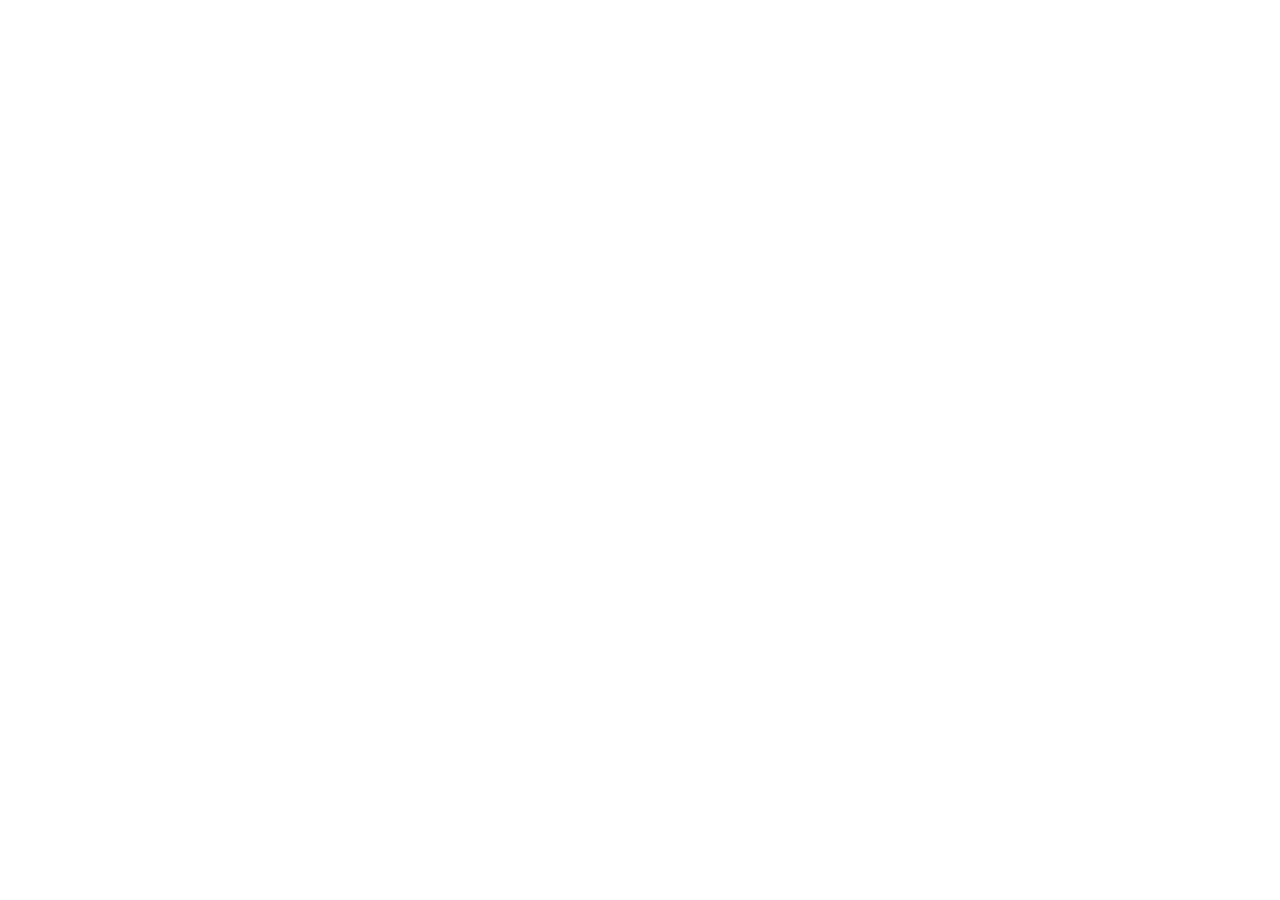
==== index.html @ d65cff93 "Update index.html" ====
<!doctype html>
<html lang="en">
  <head>
    
    <meta charset="UTF-8" />
    <meta name="viewport" content="width=device-width, initial-scale=1.0, maximum-scale=1.0, user-scalable=no" />
    <title>Workout Tracker</title>
    
    <meta name="description" content="Track workouts effortlessly with a user-friendly app that allows logging of weights and cardio, monitoring progress over time with clear graphs.">
    <meta name="robots" content="noindex, nofollow">
    <meta property="og:title" content="Figma Make App">
    <meta property="og:description" content="Track workouts effortlessly with a user-friendly app that allows logging of weights and cardio, monitoring progress over time with clear graphs.">
    <script type="module" crossorigin src="/Workout_Tracker/index-KPM_ddWU.js"></script>
    <link rel="stylesheet" crossorigin href="/Workout_Tracker/index-DAr9BMcQ.css">
  </head>
  <body>
    
    <div id="root"></div>
    
  </body>
</html>
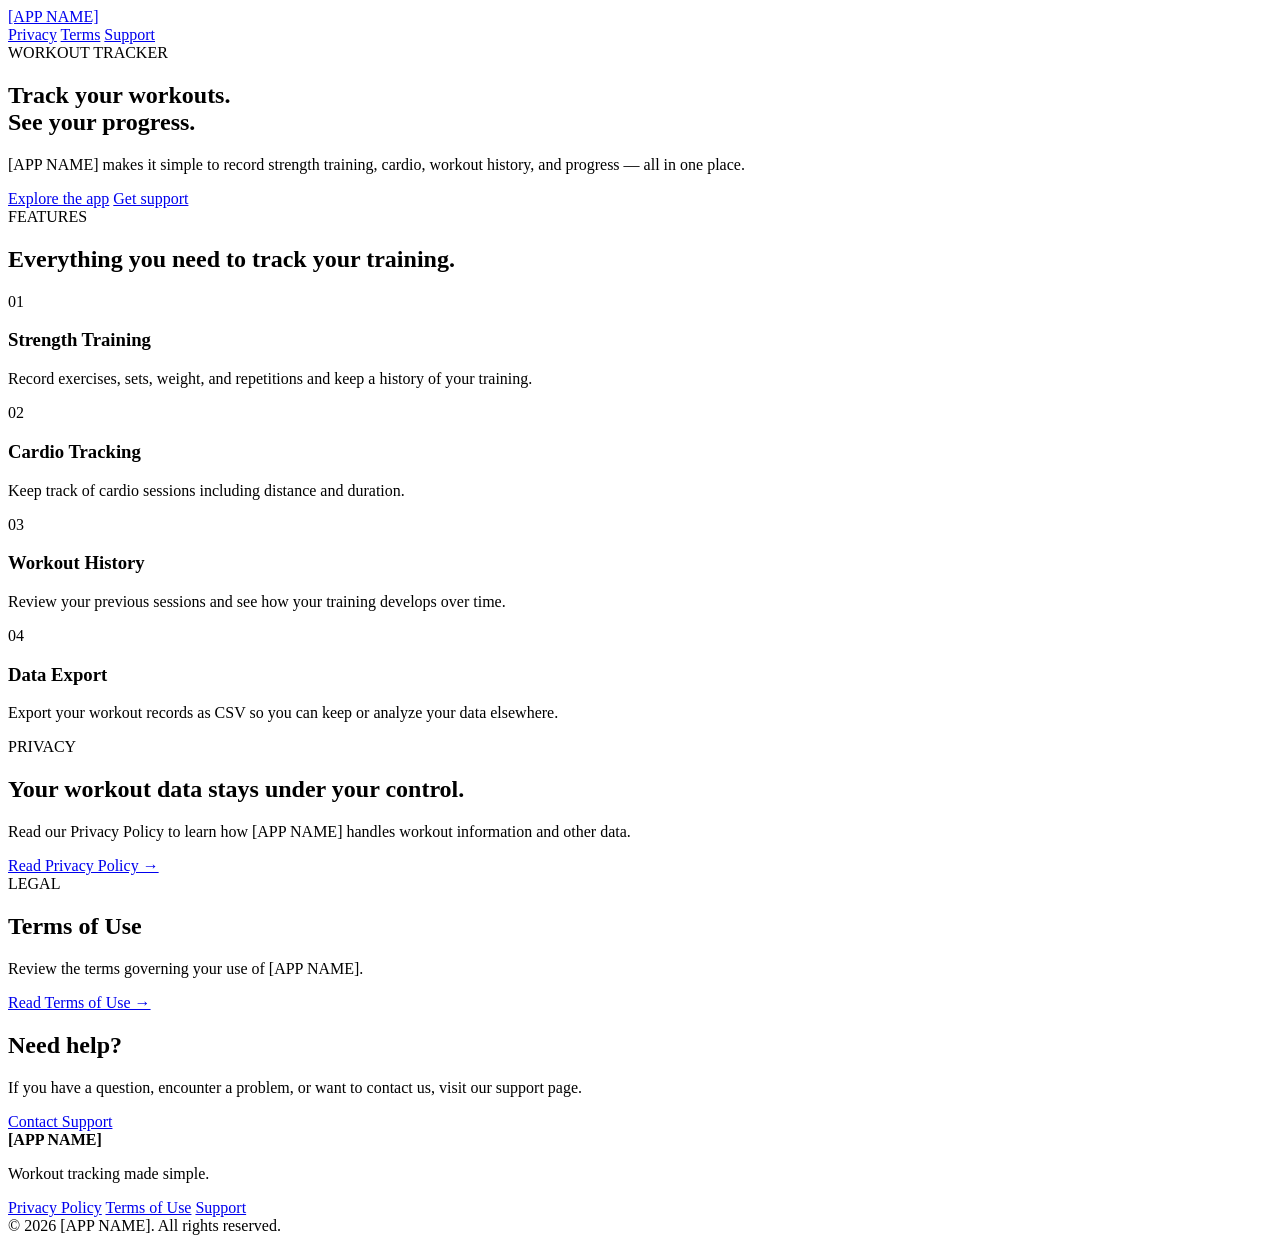
==== commit d65d1077: "Create index.html" ====
--- a/index.html
+++ b/index.html
@@ -1,21 +1,192 @@
-<!doctype html>
+<!DOCTYPE html>
 <html lang="en">
-  <head>
-    
-    <meta charset="UTF-8" />
-    <meta name="viewport" content="width=device-width, initial-scale=1.0, maximum-scale=1.0, user-scalable=no" />
-    <title>Workout Tracker</title>
-    
-    <meta name="description" content="Track workouts effortlessly with a user-friendly app that allows logging of weights and cardio, monitoring progress over time with clear graphs.">
-    <meta name="robots" content="noindex, nofollow">
-    <meta property="og:title" content="Figma Make App">
-    <meta property="og:description" content="Track workouts effortlessly with a user-friendly app that allows logging of weights and cardio, monitoring progress over time with clear graphs.">
-    <script type="module" crossorigin src="/Workout_Tracker/index-KPM_ddWU.js"></script>
-    <link rel="stylesheet" crossorigin href="/Workout_Tracker/index-DAr9BMcQ.css">
-  </head>
-  <body>
-    
-    <div id="root"></div>
-    
-  </body>
+<head>
+  <meta charset="UTF-8">
+  <meta name="viewport" content="width=device-width, initial-scale=1.0">
+  <meta name="description" content="[APP NAME] — a simple workout tracker for recording workouts, progress, and cardio.">
+  <title>[APP NAME] — Workout Tracker</title>
+  <link rel="stylesheet" href="style.css">
+</head>
+
+<body>
+
+<header class="site-header">
+  <div class="container nav">
+    <a href="index.html" class="logo">[APP NAME]</a>
+
+    <nav>
+      <a href="privacy.html">Privacy</a>
+      <a href="terms.html">Terms</a>
+      <a href="support.html">Support</a>
+    </nav>
+  </div>
+</header>
+
+<main>
+
+  <section class="hero">
+    <div class="container hero-content">
+
+      <div class="badge">WORKOUT TRACKER</div>
+
+      <h1>Track your workouts.<br>See your progress.</h1>
+
+      <p class="hero-text">
+        [APP NAME] makes it simple to record strength training,
+        cardio, workout history, and progress — all in one place.
+      </p>
+
+      <div class="buttons">
+        <a href="#features" class="button primary">Explore the app</a>
+        <a href="support.html" class="button secondary">Get support</a>
+      </div>
+
+    </div>
+  </section>
+
+
+  <section id="features" class="section">
+    <div class="container">
+
+      <div class="section-heading">
+        <span>FEATURES</span>
+        <h2>Everything you need to track your training.</h2>
+      </div>
+
+      <div class="features">
+
+        <div class="feature-card">
+          <div class="feature-icon">01</div>
+          <h3>Strength Training</h3>
+          <p>
+            Record exercises, sets, weight, and repetitions
+            and keep a history of your training.
+          </p>
+        </div>
+
+        <div class="feature-card">
+          <div class="feature-icon">02</div>
+          <h3>Cardio Tracking</h3>
+          <p>
+            Keep track of cardio sessions including distance
+            and duration.
+          </p>
+        </div>
+
+        <div class="feature-card">
+          <div class="feature-icon">03</div>
+          <h3>Workout History</h3>
+          <p>
+            Review your previous sessions and see how your
+            training develops over time.
+          </p>
+        </div>
+
+        <div class="feature-card">
+          <div class="feature-icon">04</div>
+          <h3>Data Export</h3>
+          <p>
+            Export your workout records as CSV so you can
+            keep or analyze your data elsewhere.
+          </p>
+        </div>
+
+      </div>
+
+    </div>
+  </section>
+
+
+  <section class="section privacy-section">
+    <div class="container two-column">
+
+      <div>
+        <div class="section-heading">
+          <span>PRIVACY</span>
+          <h2>Your workout data stays under your control.</h2>
+        </div>
+      </div>
+
+      <div>
+        <p>
+          Read our Privacy Policy to learn how [APP NAME]
+          handles workout information and other data.
+        </p>
+
+        <a href="privacy.html" class="text-link">
+          Read Privacy Policy →
+        </a>
+      </div>
+
+    </div>
+  </section>
+
+
+  <section class="section">
+    <div class="container two-column">
+
+      <div>
+        <div class="section-heading">
+          <span>LEGAL</span>
+          <h2>Terms of Use</h2>
+        </div>
+      </div>
+
+      <div>
+        <p>
+          Review the terms governing your use of
+          [APP NAME].
+        </p>
+
+        <a href="terms.html" class="text-link">
+          Read Terms of Use →
+        </a>
+      </div>
+
+    </div>
+  </section>
+
+
+  <section class="cta">
+    <div class="container">
+
+      <h2>Need help?</h2>
+
+      <p>
+        If you have a question, encounter a problem,
+        or want to contact us, visit our support page.
+      </p>
+
+      <a href="support.html" class="button primary">
+        Contact Support
+      </a>
+
+    </div>
+  </section>
+
+</main>
+
+
+<footer class="site-footer">
+  <div class="container footer-content">
+
+    <div>
+      <strong>[APP NAME]</strong>
+      <p>Workout tracking made simple.</p>
+    </div>
+
+    <div class="footer-links">
+      <a href="privacy.html">Privacy Policy</a>
+      <a href="terms.html">Terms of Use</a>
+      <a href="support.html">Support</a>
+    </div>
+
+  </div>
+
+  <div class="container copyright">
+    © 2026 [APP NAME]. All rights reserved.
+  </div>
+</footer>
+
+</body>
 </html>
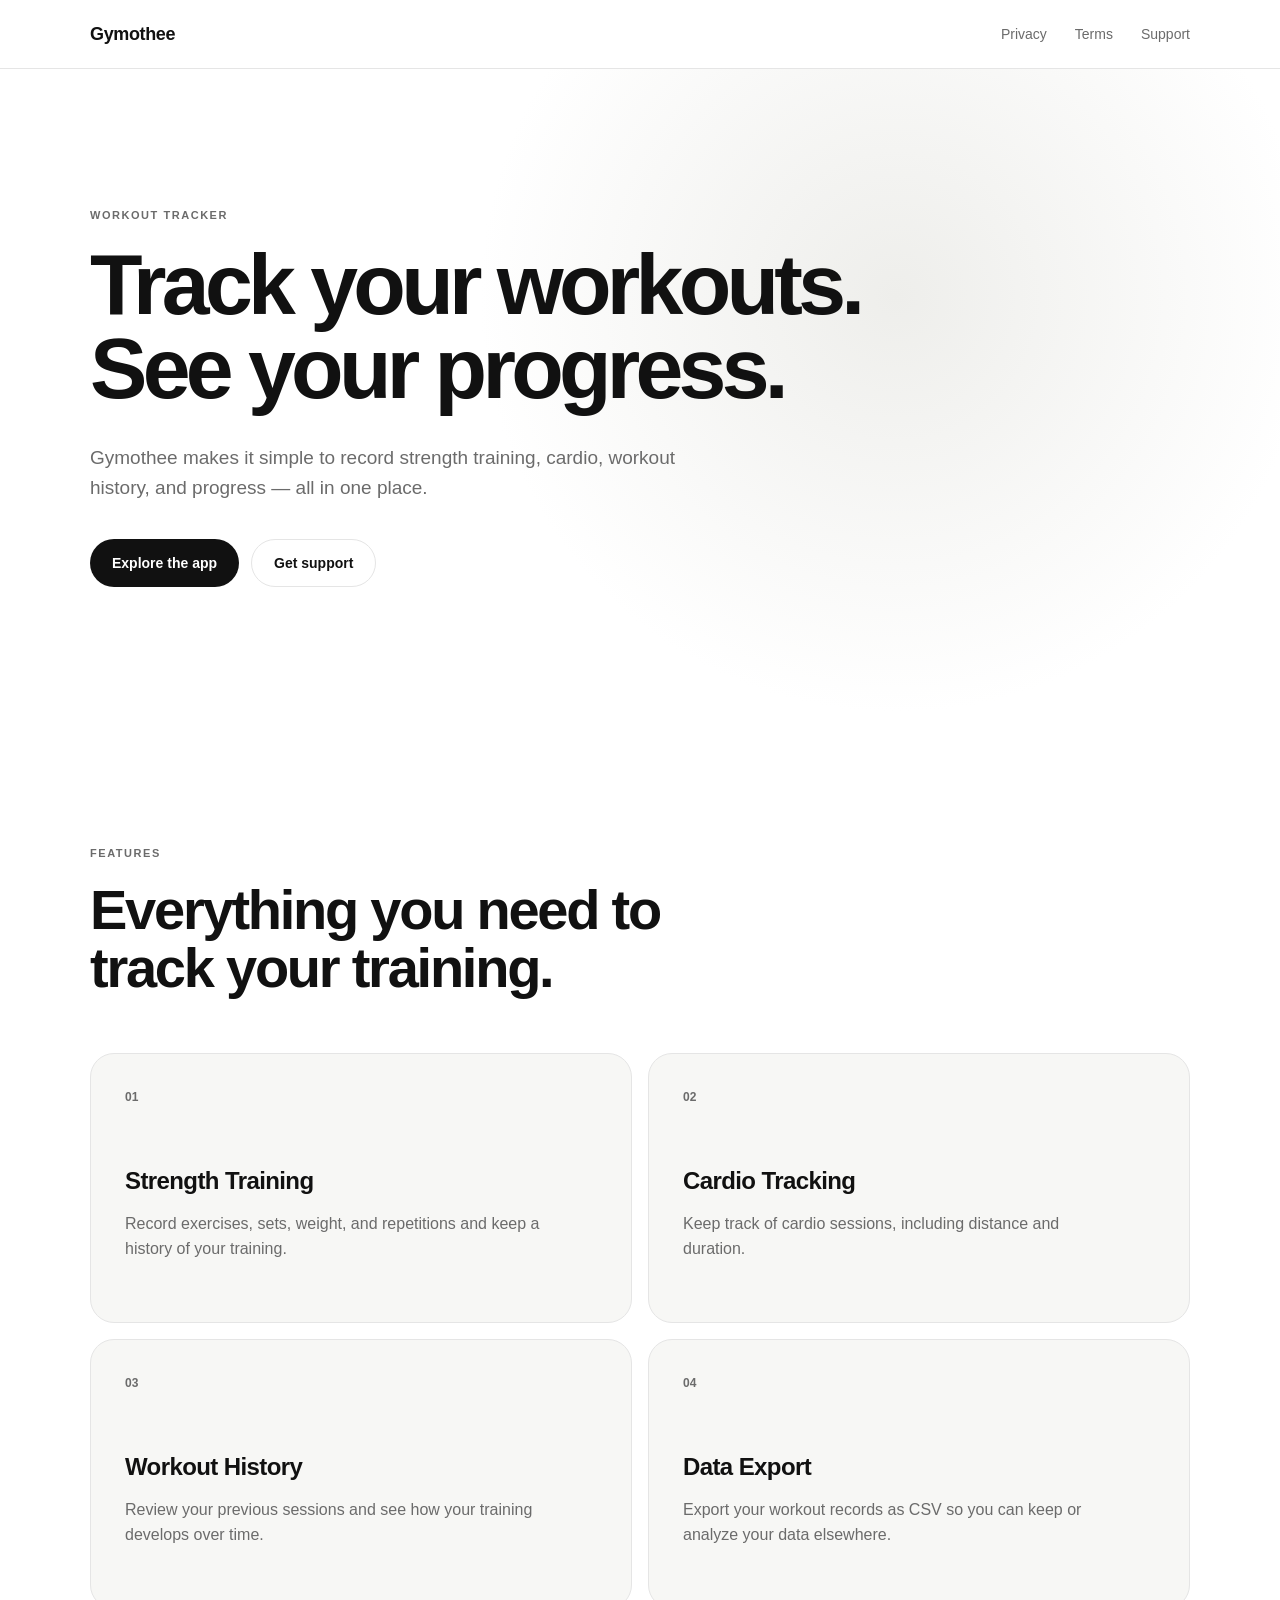
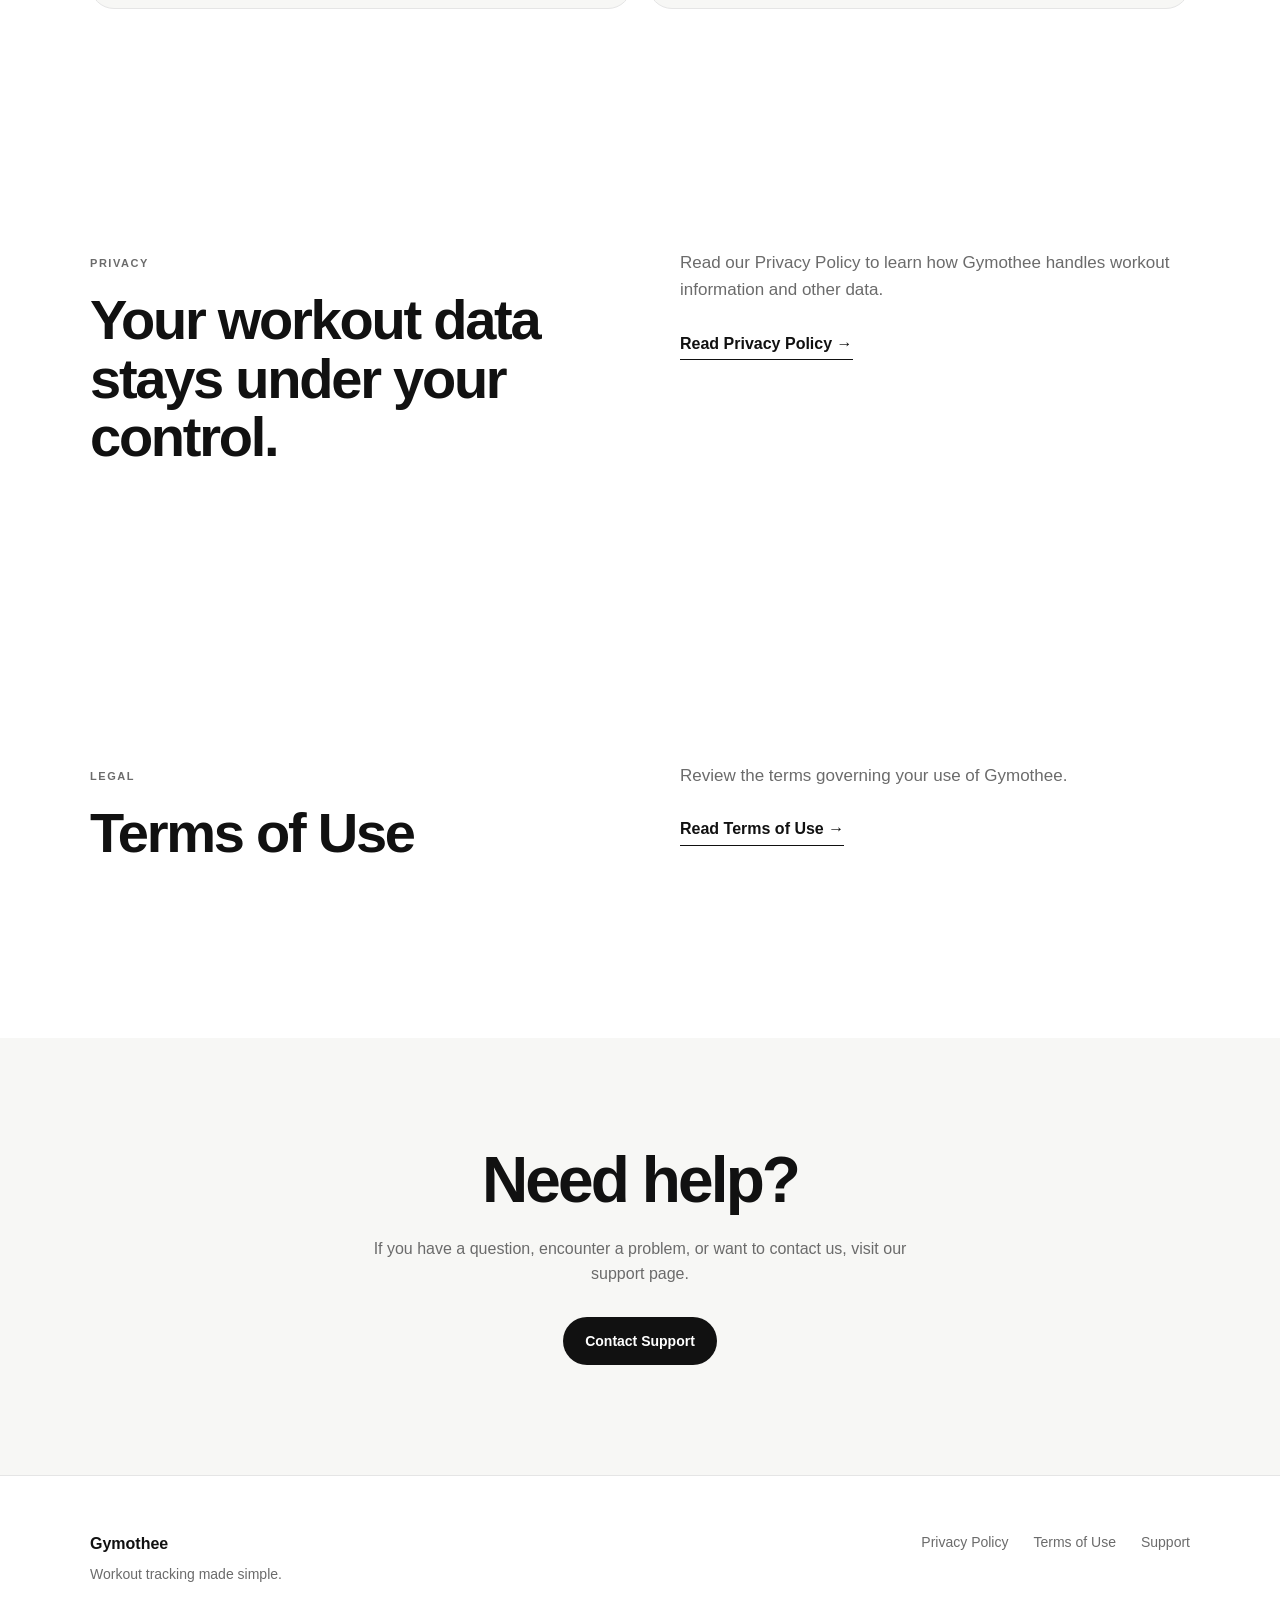
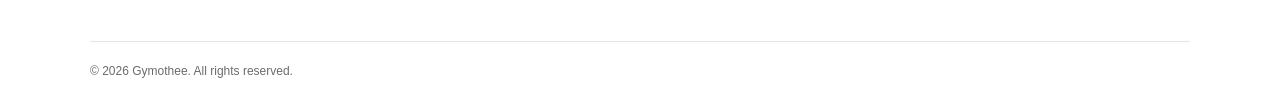
==== commit b9b8ad93: "Update index.html" ====
--- a/index.html
+++ b/index.html
@@ -4,7 +4,7 @@
   <meta charset="UTF-8">
   <meta name="viewport" content="width=device-width, initial-scale=1.0">
   <meta name="description" content="[APP NAME] — a simple workout tracker for recording workouts, progress, and cardio.">
-  <title>[APP NAME] — Workout Tracker</title>
+  <title>Gymothee — Gym Log & Workout Tracker</title>
   <link rel="stylesheet" href="style.css">
 </head>
 
@@ -12,7 +12,7 @@
 
 <header class="site-header">
   <div class="container nav">
-    <a href="index.html" class="logo">[APP NAME]</a>
+    <a href="index.html" class="logo">Gymothee</a>
 
     <nav>
       <a href="privacy.html">Privacy</a>
@@ -32,7 +32,7 @@
       <h1>Track your workouts.<br>See your progress.</h1>
 
       <p class="hero-text">
-        [APP NAME] makes it simple to record strength training,
+        Gymothee makes it simple to record strength training,
         cardio, workout history, and progress — all in one place.
       </p>
 
@@ -68,7 +68,7 @@
           <div class="feature-icon">02</div>
           <h3>Cardio Tracking</h3>
           <p>
-            Keep track of cardio sessions including distance
+            Keep track of cardio sessions, including distance
             and duration.
           </p>
         </div>
@@ -109,7 +109,7 @@
 
       <div>
         <p>
-          Read our Privacy Policy to learn how [APP NAME]
+          Read our Privacy Policy to learn how Gymothee
           handles workout information and other data.
         </p>
 
@@ -135,7 +135,7 @@
       <div>
         <p>
           Review the terms governing your use of
-          [APP NAME].
+          Gymothee.
         </p>
 
         <a href="terms.html" class="text-link">
@@ -171,7 +171,7 @@
   <div class="container footer-content">
 
     <div>
-      <strong>[APP NAME]</strong>
+      <strong>Gymothee</strong>
       <p>Workout tracking made simple.</p>
     </div>
 
@@ -184,7 +184,7 @@
   </div>
 
   <div class="container copyright">
-    © 2026 [APP NAME]. All rights reserved.
+    © 2026 Gymothee. All rights reserved.
   </div>
 </footer>
 
--- a/style.css
+++ b/style.css
@@ -0,0 +1,507 @@
+:root {
+  --background: #ffffff;
+  --surface: #f7f7f5;
+  --text: #111111;
+  --muted: #6b6b6b;
+  --border: #e5e5e5;
+  --accent: #111111;
+  --accent-text: #ffffff;
+  --max-width: 1100px;
+}
+
+* {
+  box-sizing: border-box;
+}
+
+html {
+  scroll-behavior: smooth;
+}
+
+body {
+  margin: 0;
+  background: var(--background);
+  color: var(--text);
+  font-family:
+    -apple-system,
+    BlinkMacSystemFont,
+    "SF Pro Display",
+    "SF Pro Text",
+    "Helvetica Neue",
+    Arial,
+    sans-serif;
+  line-height: 1.6;
+}
+
+a {
+  color: inherit;
+  text-decoration: none;
+}
+
+.container {
+  width: min(calc(100% - 40px), var(--max-width));
+  margin: 0 auto;
+}
+
+
+/* HEADER */
+
+.site-header {
+  position: sticky;
+  top: 0;
+  z-index: 100;
+  background: rgba(255, 255, 255, 0.92);
+  border-bottom: 1px solid var(--border);
+  backdrop-filter: blur(16px);
+}
+
+.nav {
+  min-height: 68px;
+  display: flex;
+  align-items: center;
+  justify-content: space-between;
+  gap: 30px;
+}
+
+.logo {
+  font-size: 18px;
+  font-weight: 750;
+  letter-spacing: -0.02em;
+}
+
+nav {
+  display: flex;
+  align-items: center;
+  gap: 28px;
+  font-size: 14px;
+  color: var(--muted);
+}
+
+nav a {
+  transition: color 0.2s ease;
+}
+
+nav a:hover {
+  color: var(--text);
+}
+
+
+/* HERO */
+
+.hero {
+  min-height: 650px;
+  display: flex;
+  align-items: center;
+  background:
+    radial-gradient(
+      circle at 70% 35%,
+      #eeeeeb 0%,
+      #ffffff 42%
+    );
+}
+
+.hero-content {
+  padding: 100px 0;
+}
+
+.badge,
+.section-heading > span,
+.legal-header > span {
+  display: inline-block;
+  font-size: 11px;
+  font-weight: 750;
+  letter-spacing: 0.14em;
+  color: var(--muted);
+  margin-bottom: 18px;
+}
+
+.hero h1 {
+  max-width: 780px;
+  margin: 0;
+  font-size: clamp(48px, 7vw, 86px);
+  line-height: 0.98;
+  letter-spacing: -0.055em;
+  font-weight: 750;
+}
+
+.hero-text {
+  max-width: 600px;
+  margin: 32px 0 36px;
+  font-size: 19px;
+  line-height: 1.6;
+  color: var(--muted);
+}
+
+.buttons {
+  display: flex;
+  flex-wrap: wrap;
+  gap: 12px;
+}
+
+
+/* BUTTONS */
+
+.button {
+  display: inline-flex;
+  align-items: center;
+  justify-content: center;
+  min-height: 48px;
+  padding: 0 22px;
+  border-radius: 999px;
+  font-size: 14px;
+  font-weight: 650;
+  transition:
+    transform 0.2s ease,
+    opacity 0.2s ease;
+}
+
+.button:hover {
+  transform: translateY(-1px);
+}
+
+.button.primary {
+  background: var(--accent);
+  color: var(--accent-text);
+}
+
+.button.secondary {
+  border: 1px solid var(--border);
+  background: white;
+}
+
+
+/* SECTIONS */
+
+.section {
+  padding: 120px 0;
+}
+
+.section-heading {
+  max-width: 700px;
+  margin-bottom: 55px;
+}
+
+.section-heading h2 {
+  margin: 0;
+  font-size: clamp(34px, 5vw, 56px);
+  line-height: 1.05;
+  letter-spacing: -0.04em;
+}
+
+
+/* FEATURES */
+
+.features {
+  display: grid;
+  grid-template-columns: repeat(2, 1fr);
+  gap: 16px;
+}
+
+.feature-card {
+  min-height: 270px;
+  padding: 34px;
+  border: 1px solid var(--border);
+  border-radius: 24px;
+  background: var(--surface);
+}
+
+.feature-icon {
+  font-size: 12px;
+  font-weight: 750;
+  color: var(--muted);
+  margin-bottom: 55px;
+}
+
+.feature-card h3 {
+  margin: 0 0 10px;
+  font-size: 24px;
+  letter-spacing: -0.025em;
+}
+
+.feature-card p {
+  margin: 0;
+  max-width: 430px;
+  color: var(--muted);
+}
+
+
+/* TWO COLUMN */
+
+.two-column {
+  display: grid;
+  grid-template-columns: 1fr 1fr;
+  gap: 80px;
+  align-items: start;
+}
+
+.two-column p {
+  max-width: 500px;
+  margin-top: 0;
+  color: var(--muted);
+  font-size: 17px;
+}
+
+.text-link {
+  display: inline-block;
+  margin-top: 10px;
+  font-weight: 650;
+  border-bottom: 1px solid var(--text);
+  padding-bottom: 3px;
+}
+
+
+/* CTA */
+
+.cta {
+  padding: 110px 0;
+  background: var(--surface);
+  text-align: center;
+}
+
+.cta h2 {
+  margin: 0;
+  font-size: clamp(40px, 6vw, 64px);
+  line-height: 1;
+  letter-spacing: -0.045em;
+}
+
+.cta p {
+  max-width: 550px;
+  margin: 24px auto 30px;
+  color: var(--muted);
+}
+
+
+/* LEGAL PAGES */
+
+.legal-page {
+  padding: 90px 0 120px;
+}
+
+.legal-container {
+  max-width: 820px;
+}
+
+.legal-header {
+  margin-bottom: 70px;
+}
+
+.legal-header h1 {
+  margin: 0 0 14px;
+  font-size: clamp(44px, 7vw, 68px);
+  line-height: 1;
+  letter-spacing: -0.05em;
+}
+
+.legal-header p {
+  color: var(--muted);
+  margin: 0;
+}
+
+.legal-content {
+  font-size: 16px;
+}
+
+.legal-content h2 {
+  margin: 50px 0 15px;
+  font-size: 27px;
+  letter-spacing: -0.025em;
+}
+
+.legal-content h2:first-child {
+  margin-top: 0;
+}
+
+.legal-content h3 {
+  margin: 35px 0 12px;
+  font-size: 20px;
+}
+
+.legal-content p {
+  margin: 0 0 18px;
+  color: #404040;
+}
+
+.legal-content ul,
+.legal-content ol {
+  margin: 0 0 22px;
+  padding-left: 25px;
+  color: #404040;
+}
+
+.legal-content li {
+  margin-bottom: 8px;
+}
+
+.legal-content a {
+  text-decoration: underline;
+}
+
+
+/* SUPPORT */
+
+.support-container {
+  max-width: 820px;
+}
+
+.support-card {
+  padding: 35px;
+  margin-bottom: 18px;
+  border: 1px solid var(--border);
+  border-radius: 24px;
+  background: var(--surface);
+}
+
+.support-card h2 {
+  margin: 0 0 15px;
+  font-size: 25px;
+}
+
+.support-card p {
+  color: var(--muted);
+}
+
+.support-email {
+  display: inline-block;
+  margin: 8px 0 16px;
+  font-weight: 650;
+  text-decoration: underline;
+}
+
+.small-text {
+  font-size: 14px;
+}
+
+.support-links {
+  display: flex;
+  flex-direction: column;
+}
+
+.support-links a {
+  display: flex;
+  justify-content: space-between;
+  padding: 18px 0;
+  border-bottom: 1px solid var(--border);
+  font-weight: 600;
+}
+
+.support-links a:last-child {
+  border-bottom: 0;
+}
+
+
+/* FOOTER */
+
+.site-footer {
+  padding: 55px 0 30px;
+  border-top: 1px solid var(--border);
+}
+
+.footer-content {
+  display: flex;
+  justify-content: space-between;
+  gap: 40px;
+}
+
+.footer-content strong {
+  font-size: 16px;
+}
+
+.footer-content p {
+  margin: 7px 0 0;
+  color: var(--muted);
+  font-size: 14px;
+}
+
+.footer-links {
+  display: flex;
+  gap: 25px;
+  align-items: flex-start;
+  font-size: 14px;
+  color: var(--muted);
+}
+
+.footer-links a:hover {
+  color: var(--text);
+}
+
+.copyright {
+  margin-top: 55px;
+  padding-top: 20px;
+  border-top: 1px solid var(--border);
+  font-size: 12px;
+  color: var(--muted);
+}
+
+
+/* MOBILE */
+
+@media (max-width: 700px) {
+
+  .container {
+    width: min(calc(100% - 28px), var(--max-width));
+  }
+
+  .site-header {
+    position: relative;
+  }
+
+  .nav {
+    min-height: 62px;
+  }
+
+  nav {
+    gap: 14px;
+    font-size: 12px;
+  }
+
+  .hero {
+    min-height: auto;
+  }
+
+  .hero-content {
+    padding: 85px 0;
+  }
+
+  .hero h1 {
+    font-size: 50px;
+  }
+
+  .hero-text {
+    font-size: 17px;
+  }
+
+  .section {
+    padding: 80px 0;
+  }
+
+  .features {
+    grid-template-columns: 1fr;
+  }
+
+  .feature-card {
+    min-height: 230px;
+  }
+
+  .two-column {
+    grid-template-columns: 1fr;
+    gap: 35px;
+  }
+
+  .footer-content {
+    flex-direction: column;
+  }
+
+  .footer-links {
+    flex-direction: column;
+    gap: 12px;
+  }
+
+  .legal-page {
+    padding: 65px 0 90px;
+  }
+
+  .legal-header {
+    margin-bottom: 50px;
+  }
+
+}
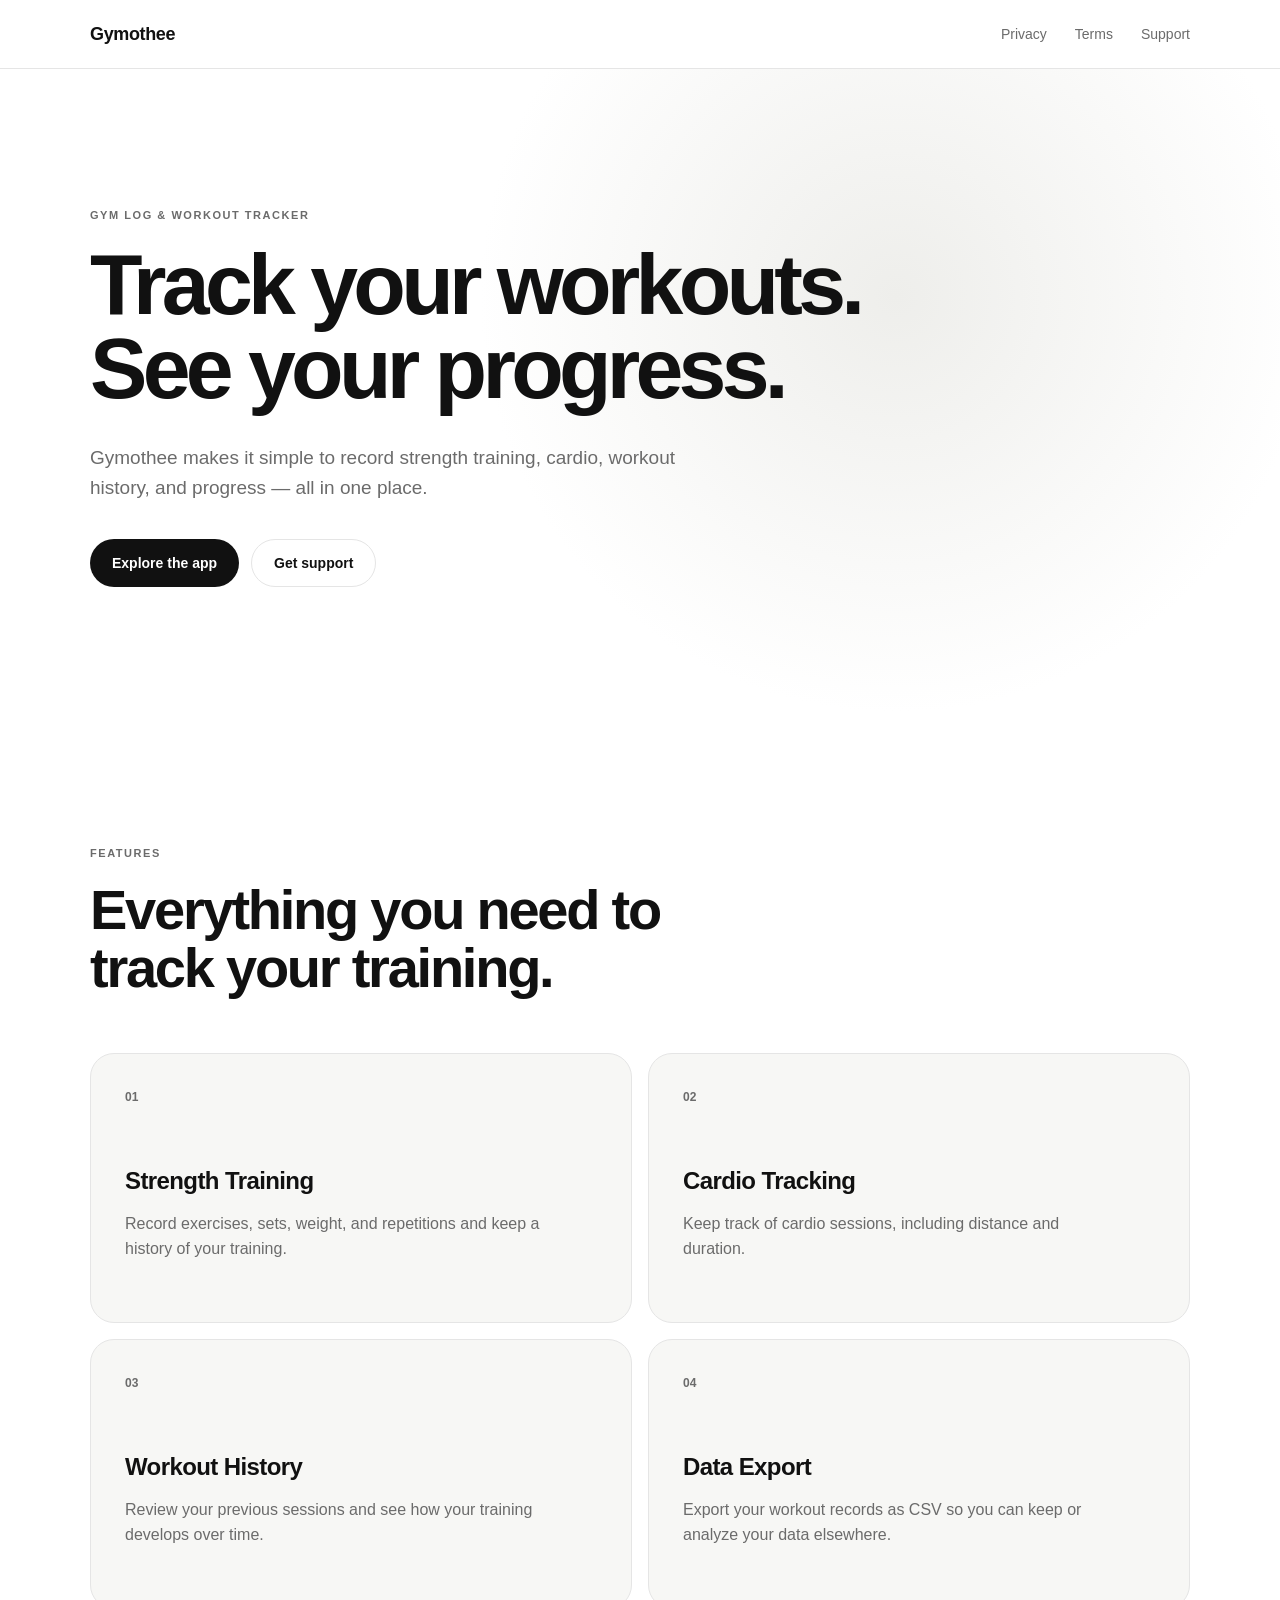
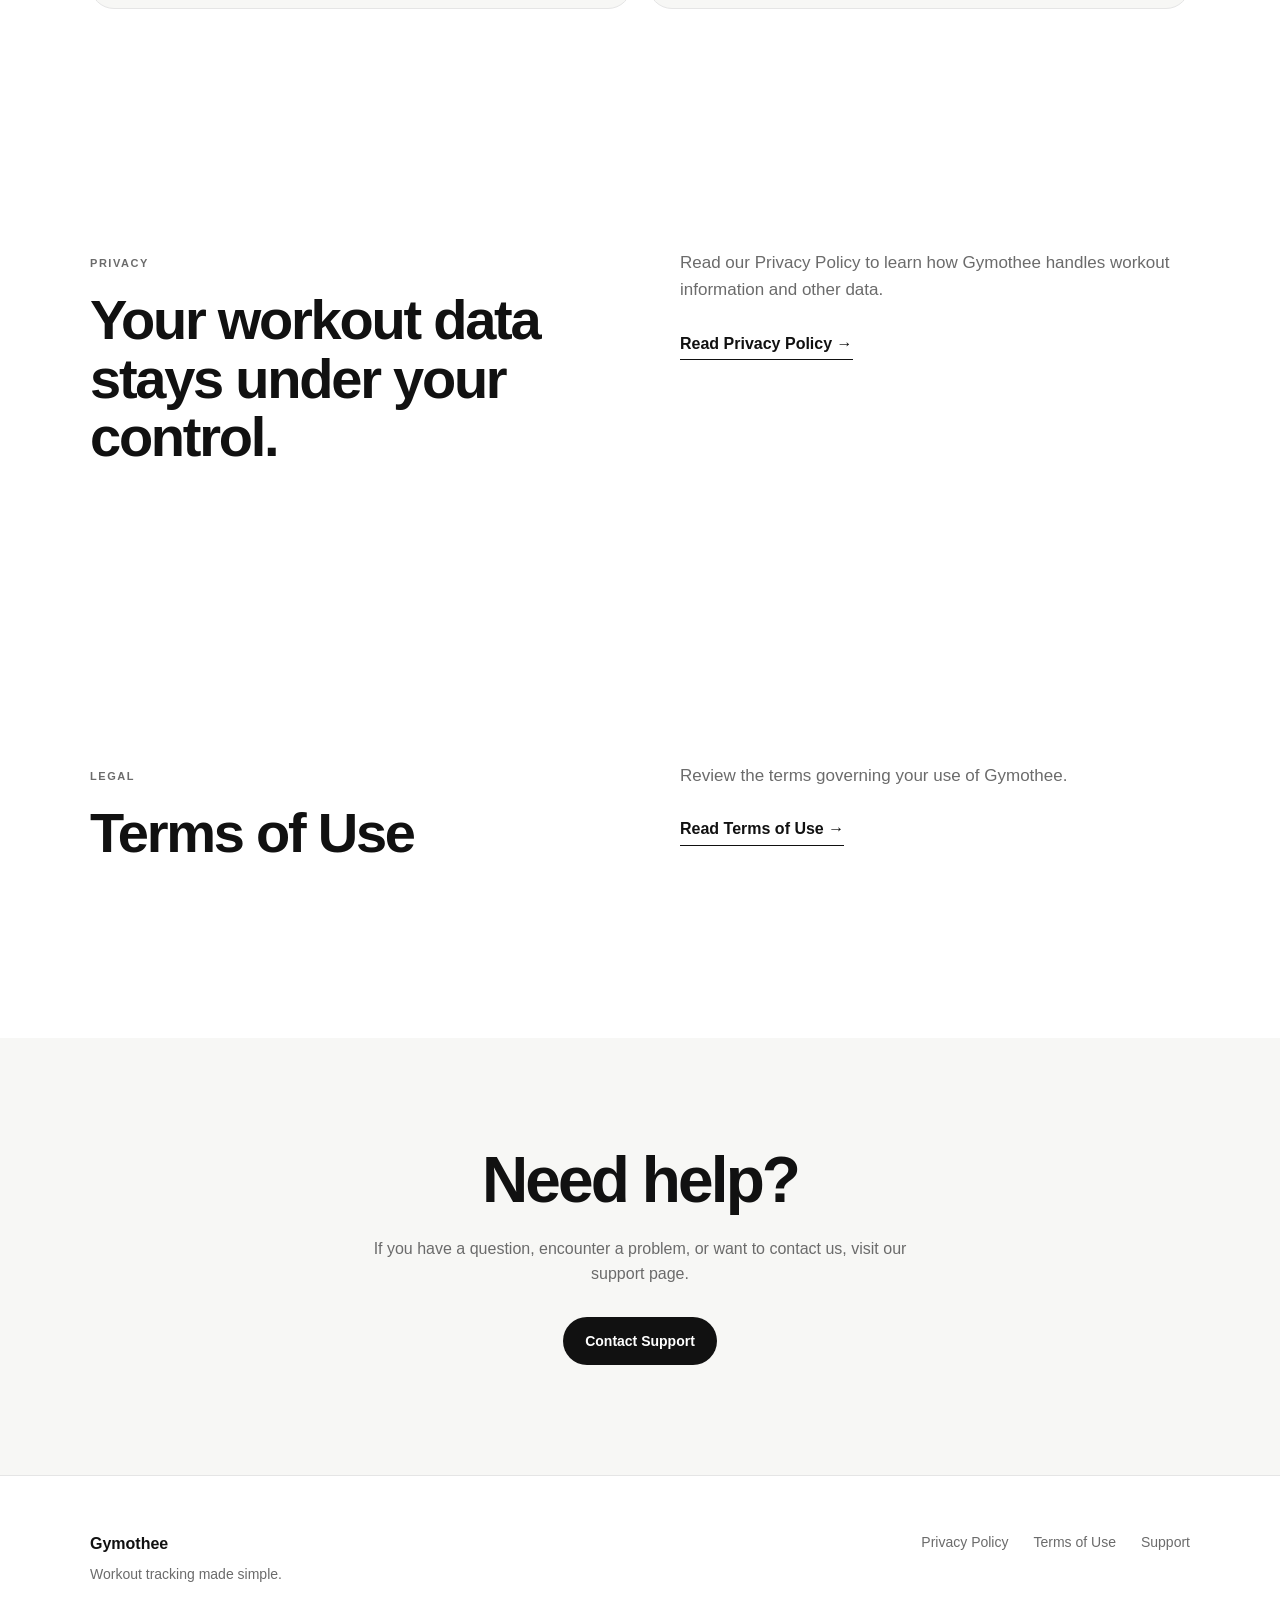
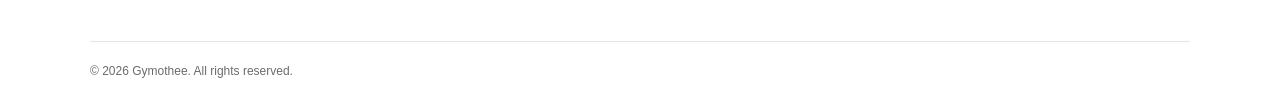
==== commit c2386f6a: "Update index.html" ====
--- a/index.html
+++ b/index.html
@@ -27,7 +27,7 @@
   <section class="hero">
     <div class="container hero-content">
 
-      <div class="badge">WORKOUT TRACKER</div>
+      <div class="badge">GYM LOG & WORKOUT TRACKER</div>
 
       <h1>Track your workouts.<br>See your progress.</h1>
 
